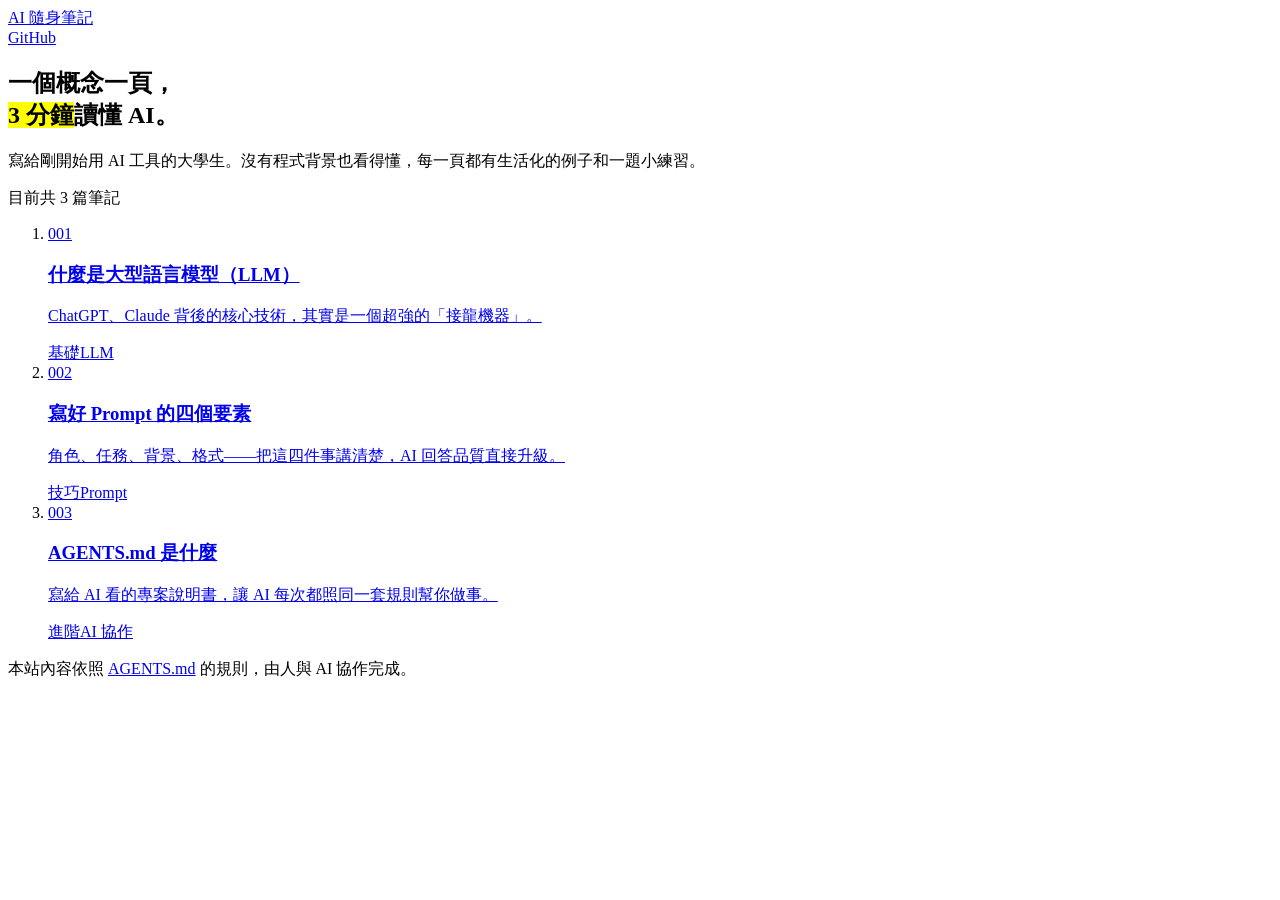
==== index.html @ 4633207b "Add files via upload" ====
<!doctype html>
<html lang="zh-Hant-TW">
<head>
  <meta charset="utf-8">
  <meta name="viewport" content="width=device-width, initial-scale=1">
  <title>AI 隨身筆記｜一個概念一頁</title>
  <meta name="description" content="給大學生的 AI 學習筆記，一個概念一頁，3 分鐘讀完。">
  <link rel="preconnect" href="https://fonts.googleapis.com">
  <link rel="preconnect" href="https://fonts.gstatic.com" crossorigin>
  <link href="https://fonts.googleapis.com/css2?family=Noto+Sans+TC:wght@400;700&family=Noto+Serif+TC:wght@700&display=swap" rel="stylesheet">
  <link rel="stylesheet" href="assets/style.css">
</head>
<body>
  <header class="site-bar">
    <div class="wrap">
      <a class="brand" href="index.html">AI <span>隨身筆記</span></a>
      <nav><a href="https://github.com/">GitHub</a></nav>
    </div>
  </header>

  <main class="wrap">
    <section class="hero">
      <h1>一個概念一頁，<br><mark>3 分鐘</mark>讀懂 AI。</h1>
      <p>寫給剛開始用 AI 工具的大學生。沒有程式背景也看得懂，每一頁都有生活化的例子和一題小練習。</p>
    </section>

    <p class="count">目前共 3 篇筆記</p>

    <ol class="note-list">
      <li>
        <a class="card" href="notes/001-what-is-llm.html">
          <span class="num">001</span>
          <h3>什麼是大型語言模型（LLM）</h3>
          <p>ChatGPT、Claude 背後的核心技術，其實是一個超強的「接龍機器」。</p>
          <span class="tags"><span class="tag">基礎</span><span class="tag">LLM</span></span>
        </a>
      </li>
      <li>
        <a class="card" href="notes/002-prompt-basics.html">
          <span class="num">002</span>
          <h3>寫好 Prompt 的四個要素</h3>
          <p>角色、任務、背景、格式——把這四件事講清楚，AI 回答品質直接升級。</p>
          <span class="tags"><span class="tag">技巧</span><span class="tag">Prompt</span></span>
        </a>
      </li>
      <li>
        <a class="card" href="notes/003-agents-md.html">
          <span class="num">003</span>
          <h3>AGENTS.md 是什麼</h3>
          <p>寫給 AI 看的專案說明書，讓 AI 每次都照同一套規則幫你做事。</p>
          <span class="tags"><span class="tag">進階</span><span class="tag">AI 協作</span></span>
        </a>
      </li>
    </ol>
  </main>

  <footer class="site-foot">
    <div class="wrap">
      本站內容依照 <a href="AGENTS.md">AGENTS.md</a> 的規則，由人與 AI 協作完成。
    </div>
  </footer>
</body>
</html>
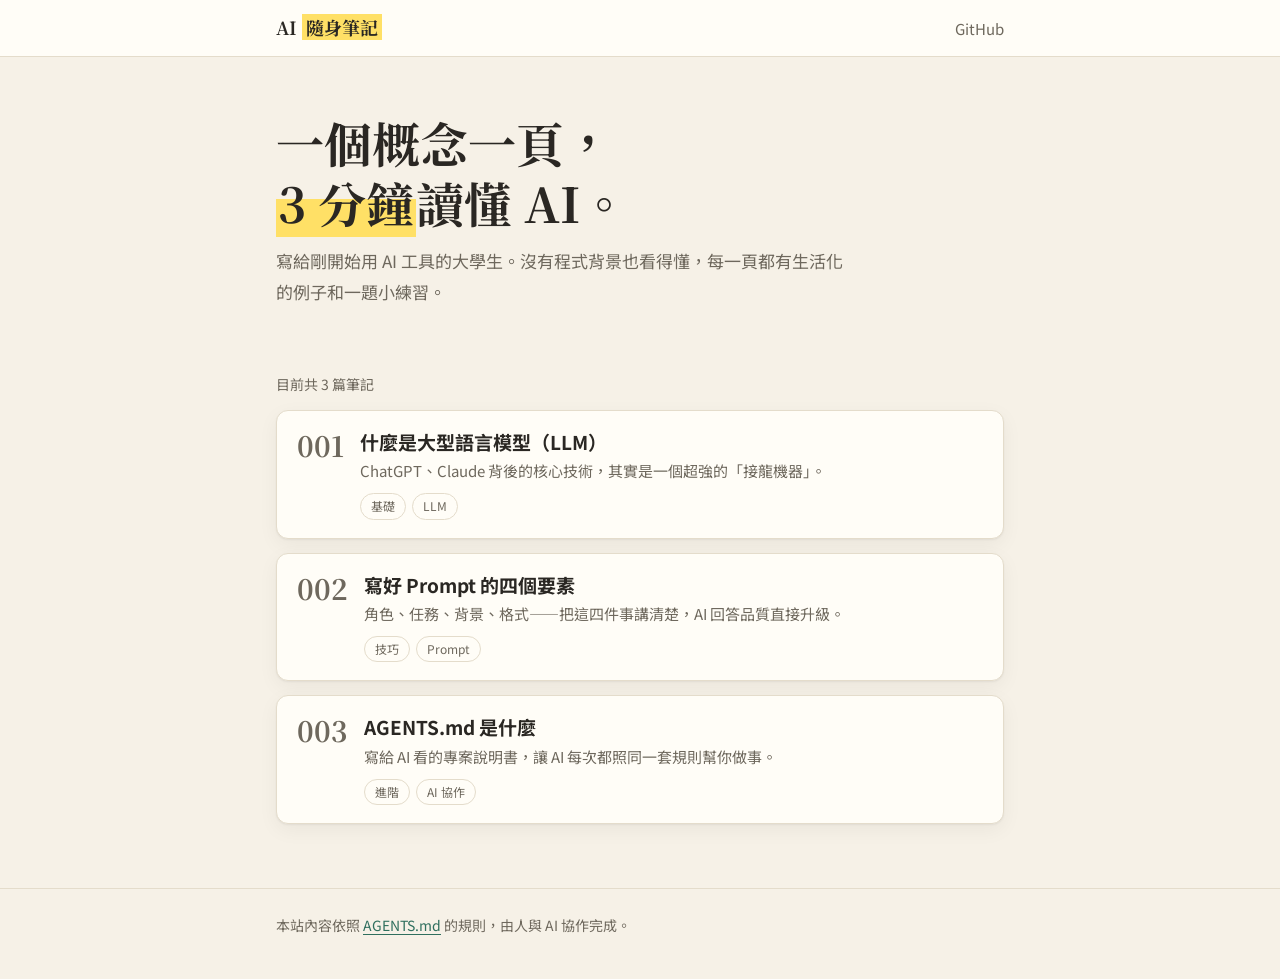
==== commit cd18634b: "Update index.html" ====
--- a/index.html
+++ b/index.html
@@ -14,7 +14,7 @@
   <header class="site-bar">
     <div class="wrap">
       <a class="brand" href="index.html">AI <span>隨身筆記</span></a>
-      <nav><a href="https://github.com/">GitHub</a></nav>
+         <nav><a href="https://github.com/hank177/ai-notes">GitHub</a></nav>
     </div>
   </header>
 
--- a/assets/style.css
+++ b/assets/style.css
@@ -0,0 +1,250 @@
+/* =========================================================
+   AI 隨身筆記 — 唯一樣式檔
+   規則：只能使用 :root 中的變數，不新增顏色（見 AGENTS.md 第 7 節）
+   ========================================================= */
+
+:root {
+  --bg: #f6f1e7;
+  --paper: #fffdf7;
+  --ink: #2a2723;
+  --muted: #6e685d;
+  --line: #e4dccb;
+  --rule: #d6e4f0;          /* 筆記本橫線 */
+  --mark: #ffe066;          /* 螢光筆 */
+  --accent: #2f6f5e;        /* 綠：例子、連結 */
+  --accent-soft: #e3f0ea;
+  --warn: #b5443b;          /* 紅：常見誤解 */
+  --warn-soft: #f8e6e3;
+  --note-soft: #efece5;     /* 灰：補充 */
+  --shadow: 0 1px 2px rgba(0,0,0,.05), 0 6px 20px rgba(0,0,0,.05);
+  --radius: 12px;
+  --font-body: "Noto Sans TC", system-ui, -apple-system, "PingFang TC", "Microsoft JhengHei", sans-serif;
+  --font-head: "Noto Serif TC", "Songti TC", serif;
+  color-scheme: light;
+}
+
+@media (prefers-color-scheme: dark) {
+  :root:not([data-theme="light"]) {
+    --bg: #1b1a18;
+    --paper: #242320;
+    --ink: #ece7dc;
+    --muted: #a8a194;
+    --line: #3a3833;
+    --rule: #2d3640;
+    --mark: #8a7414;
+    --accent: #7cc4ab;
+    --accent-soft: #1f322b;
+    --warn: #e88a80;
+    --warn-soft: #3a2422;
+    --note-soft: #2e2c28;
+    --shadow: 0 1px 2px rgba(0,0,0,.3);
+    color-scheme: dark;
+  }
+}
+
+* { box-sizing: border-box; }
+
+body {
+  margin: 0;
+  background: var(--bg);
+  color: var(--ink);
+  font-family: var(--font-body);
+  font-size: 17px;
+  line-height: 1.85;
+  -webkit-font-smoothing: antialiased;
+}
+
+a { color: var(--accent); text-underline-offset: 3px; }
+a:hover { text-decoration-thickness: 2px; }
+
+mark {
+  background: linear-gradient(transparent 45%, var(--mark) 45%);
+  color: inherit;
+  padding: 0 2px;
+}
+
+code {
+  font-family: ui-monospace, "SF Mono", Consolas, monospace;
+  font-size: .9em;
+  background: var(--note-soft);
+  padding: 1px 6px;
+  border-radius: 4px;
+}
+
+/* ---------- 共用版面 ---------- */
+.wrap {
+  max-width: 760px;
+  margin: 0 auto;
+  padding: 0 16px;
+}
+
+.site-bar {
+  border-bottom: 1px solid var(--line);
+  background: var(--paper);
+}
+.site-bar .wrap {
+  display: flex;
+  align-items: center;
+  justify-content: space-between;
+  height: 56px;
+}
+.brand {
+  font-family: var(--font-head);
+  font-weight: 700;
+  color: var(--ink);
+  text-decoration: none;
+  font-size: 18px;
+}
+.brand span { background: var(--mark); padding: 0 4px; }
+.site-bar nav a { color: var(--muted); text-decoration: none; font-size: 15px; }
+
+.site-foot {
+  margin-top: 64px;
+  padding: 24px 0 40px;
+  border-top: 1px solid var(--line);
+  color: var(--muted);
+  font-size: 14px;
+}
+
+/* ---------- 首頁 ---------- */
+.hero { padding: 56px 0 32px; }
+.hero h1 {
+  font-family: var(--font-head);
+  font-size: clamp(32px, 7vw, 48px);
+  line-height: 1.25;
+  margin: 0 0 12px;
+}
+.hero p { color: var(--muted); margin: 0; max-width: 34em; }
+.count { font-size: 14px; color: var(--muted); margin: 32px 0 12px; }
+
+.note-list {
+  list-style: none;
+  padding: 0;
+  margin: 0;
+  display: grid;
+  gap: 14px;
+}
+.card {
+  display: grid;
+  grid-template-columns: auto 1fr;
+  gap: 4px 16px;
+  padding: 18px 20px;
+  background: var(--paper);
+  border: 1px solid var(--line);
+  border-radius: var(--radius);
+  box-shadow: var(--shadow);
+  text-decoration: none;
+  color: var(--ink);
+  transition: transform .15s ease, border-color .15s ease;
+}
+.card:hover { transform: translateY(-2px); border-color: var(--accent); }
+.card .num {
+  grid-row: span 3;
+  font-family: var(--font-head);
+  font-size: 28px;
+  font-weight: 700;
+  color: var(--muted);
+  line-height: 1.2;
+}
+.card h3 { margin: 0; font-size: 19px; line-height: 1.4; }
+.card p { margin: 0; color: var(--muted); font-size: 15px; line-height: 1.6; }
+
+.tags { display: flex; flex-wrap: wrap; gap: 6px; margin-top: 6px; }
+.tag {
+  font-size: 12px;
+  padding: 1px 10px;
+  border-radius: 99px;
+  border: 1px solid var(--line);
+  color: var(--muted);
+}
+
+/* ---------- 筆記頁 ---------- */
+.note {
+  margin-top: 32px;
+  background: var(--paper);
+  border: 1px solid var(--line);
+  border-radius: var(--radius);
+  box-shadow: var(--shadow);
+  padding: 32px clamp(20px, 5vw, 48px) 40px;
+  border-top: 6px solid var(--rule);   /* 筆記本頂端的裝訂條 */
+}
+
+.note-head .num {
+  font-family: var(--font-head);
+  color: var(--muted);
+  font-size: 15px;
+  letter-spacing: .1em;
+}
+.note-head h1 {
+  font-family: var(--font-head);
+  font-size: clamp(26px, 5.5vw, 36px);
+  line-height: 1.35;
+  margin: 4px 0 8px;
+}
+.note-head .summary { color: var(--muted); margin: 0; }
+
+.note h2 {
+  font-family: var(--font-head);
+  font-size: 22px;
+  margin: 36px 0 8px;
+}
+.note h2::before { content: "§ "; color: var(--muted); font-weight: 400; }
+.note ul, .note ol { padding-left: 1.3em; }
+.note li { margin: 4px 0; }
+
+.tldr {
+  margin: 28px 0 0;
+  padding: 16px 20px;
+  background: var(--mark);
+  border-radius: 6px;
+  font-weight: 700;
+  font-size: 18px;
+  transform: rotate(-.4deg);
+}
+.tldr p { margin: 0; }
+.tldr .label { display: block; font-size: 12px; font-weight: 400; opacity: .7; }
+
+.example, .pitfall, .callout {
+  margin: 24px 0;
+  padding: 16px 20px;
+  border-radius: 8px;
+  border-left: 4px solid;
+}
+.example  { background: var(--accent-soft); border-color: var(--accent); }
+.pitfall  { background: var(--warn-soft);   border-color: var(--warn); }
+.callout  { background: var(--note-soft);   border-color: var(--muted); }
+.example h2, .pitfall h2 { margin-top: 0; font-size: 18px; }
+.example h2::before, .pitfall h2::before { content: none; }
+.example h2 { color: var(--accent); }
+.pitfall h2 { color: var(--warn); }
+.example p:last-child, .pitfall p:last-child, .callout p:last-child,
+.pitfall ul:last-child { margin-bottom: 0; }
+
+.quiz {
+  margin: 24px 0;
+  border: 2px dashed var(--line);
+  border-radius: 8px;
+  padding: 14px 20px;
+}
+.quiz summary { cursor: pointer; font-weight: 700; }
+.quiz summary::marker { color: var(--accent); }
+.quiz[open] summary { margin-bottom: 8px; }
+
+.pager {
+  display: flex;
+  justify-content: space-between;
+  gap: 12px;
+  margin-top: 40px;
+  padding-top: 20px;
+  border-top: 1px solid var(--line);
+  font-size: 15px;
+}
+.pager a { text-decoration: none; max-width: 48%; }
+.pager .next { margin-left: auto; text-align: right; }
+.pager small { display: block; color: var(--muted); }
+
+@media (max-width: 480px) {
+  body { font-size: 16px; }
+  .card { grid-template-columns: 1fr; }
+  .card .num { grid-row: auto; font-size: 20px; }
+}
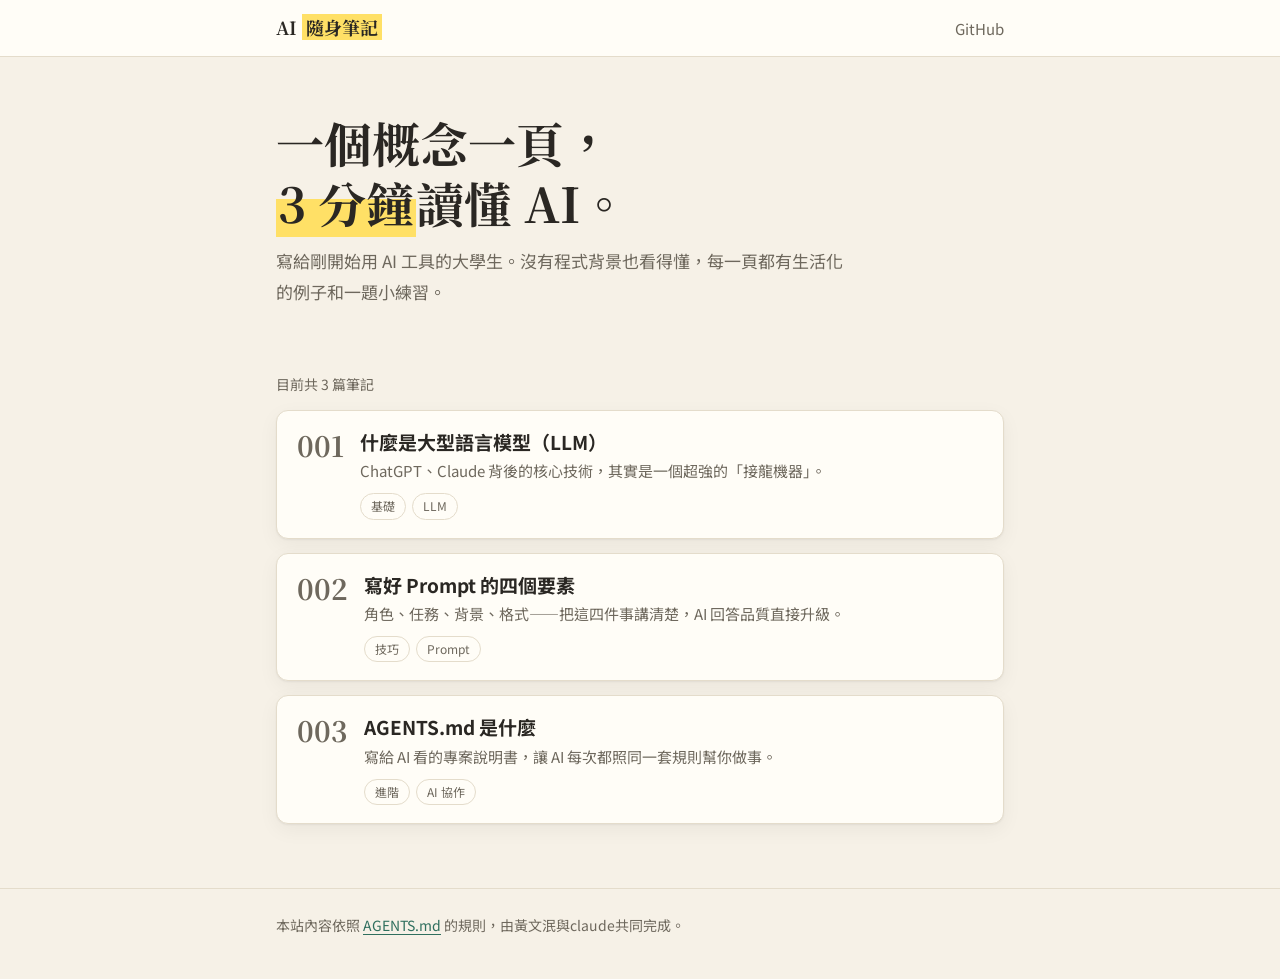
==== commit d369cccc: "Update index.html" ====
--- a/index.html
+++ b/index.html
@@ -56,7 +56,7 @@
 
   <footer class="site-foot">
     <div class="wrap">
-      本站內容依照 <a href="AGENTS.md">AGENTS.md</a> 的規則，由人與 AI 協作完成。
+      本站內容依照 <a href="AGENTS.md">AGENTS.md</a> 的規則，由黃文泯與claude共同完成。
     </div>
   </footer>
 </body>
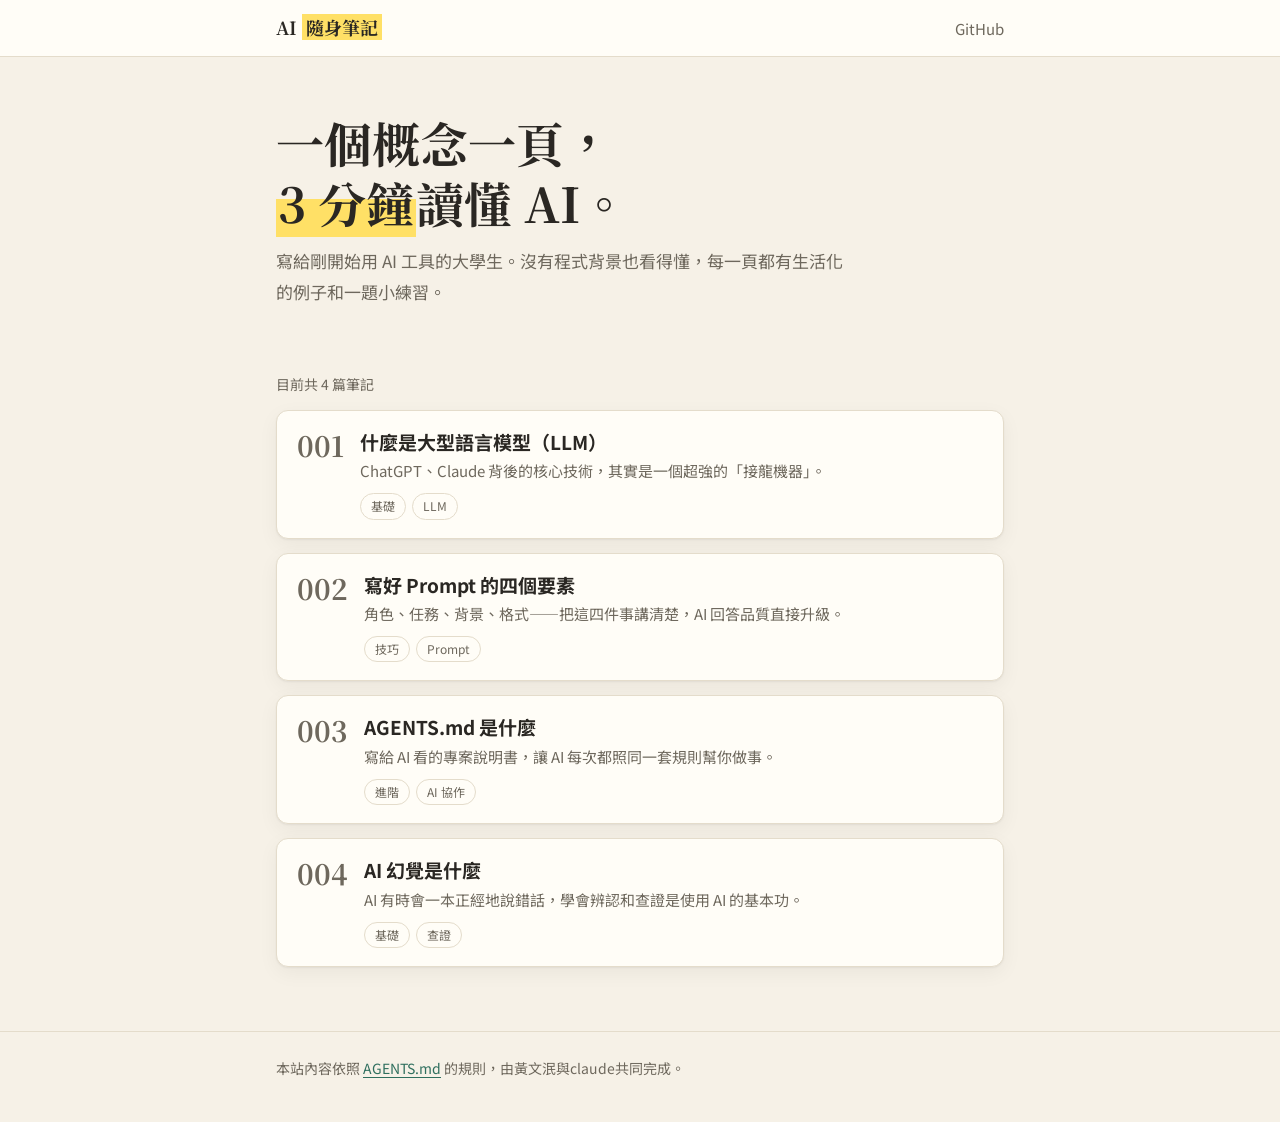
==== commit 25730621: "Add files via upload" ====
--- a/index.html
+++ b/index.html
@@ -24,7 +24,7 @@
       <p>寫給剛開始用 AI 工具的大學生。沒有程式背景也看得懂，每一頁都有生活化的例子和一題小練習。</p>
     </section>
 
-    <p class="count">目前共 3 篇筆記</p>
+    <p class="count">目前共 4 篇筆記</p>
 
     <ol class="note-list">
       <li>
@@ -51,6 +51,14 @@
           <span class="tags"><span class="tag">進階</span><span class="tag">AI 協作</span></span>
         </a>
       </li>
+      <li>
+        <a class="card" href="notes/004-ai-hallucination.html">
+          <span class="num">004</span>
+          <h3>AI 幻覺是什麼</h3>
+          <p>AI 有時會一本正經地說錯話，學會辨認和查證是使用 AI 的基本功。</p>
+          <span class="tags"><span class="tag">基礎</span><span class="tag">查證</span></span>
+        </a>
+      </li>
     </ol>
   </main>
 
